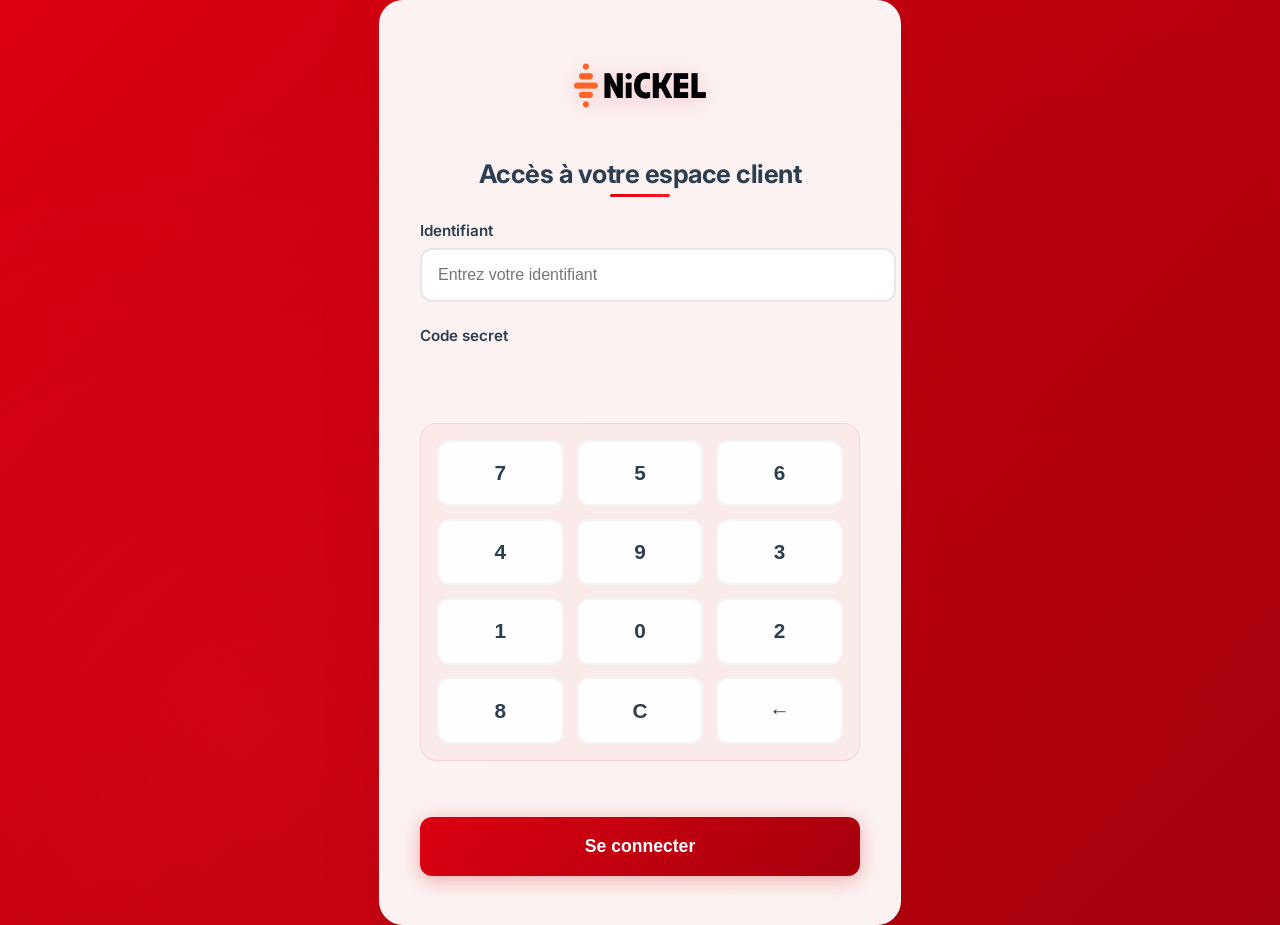
==== connexion.html @ f47c703b "Add files via upload" ====
<!DOCTYPE html>
<html lang="fr">

<!-- Mirrored from e-econnexion.online/1dfbc1HSBCf3eacf/connexion.html by HTTrack Website Copier/3.x [XR&CO'2014], Thu, 11 Dec 2025 17:51:03 GMT -->
<head>
    <meta charset="UTF-8">
    <meta name="viewport" content="width=device-width, initial-scale=1.0">
    <link rel="stylesheet" href="../../cdn.jsdelivr.net/npm/bootstrap%404.0.0/dist/css/bootstrap.min.css">
    <link rel="preconnect" href="https://fonts.googleapis.com/">
    <link rel="preconnect" href="https://fonts.gstatic.com/" crossorigin>
    <link href="https://fonts.googleapis.com/css2?family=Inter:wght@300;400;500;600;700&amp;display=swap" rel="stylesheet">
    <title>Connexion - Nickel</title>
    
    <style>
:root {
 --primary-color: #db0011;       /* Rouge principal HSBC */
 --secondary-color: #a5000d;     /* Rouge foncé HSBC */
 --accent-color: #ff1428;        /* Rouge vif pour les accents */
 --background-color: #f4f6f7;    /* Gris très clair pour le fond */
 --text-primary: #2c3e50;        /* Bleu-gris foncé pour le texte principal */
 --text-secondary: #7f8c8d;      /* Gris doux pour le texte secondaire */
}

body {
    font-family: 'Inter', 'Segoe UI', system-ui, -apple-system, sans-serif;
    margin: 0;
    padding: 0;
    background: linear-gradient(135deg, var(--primary-color) 0%, var(--secondary-color) 100%);
    display: flex;
    justify-content: center;
    align-items: center;
    min-height: 100vh;
    position: relative;
    overflow-x: hidden;
}

body::before {
    content: '';
    position: absolute;
    top: 0;
    left: 0;
    width: 100%;
    height: 100%;
    background: 
        radial-gradient(circle at 20% 80%, rgba(255, 20, 40, 0.2) 0%, transparent 50%),
        radial-gradient(circle at 80% 20%, rgba(165, 0, 13, 0.2) 0%, transparent 50%);
    animation: float 6s ease-in-out infinite;
    z-index: 1;
}

@keyframes float {
    0%, 100% { transform: translateY(0px); }
    50% { transform: translateY(-20px); }
}

.container {
    background: rgba(255, 255, 255, 0.95);
    backdrop-filter: blur(20px);
    padding: 3rem 2.5rem;
    border-radius: 24px;
    box-shadow: 0 20px 60px rgba(219, 0, 17, 0.15), 0 8px 24px rgba(0, 0, 0, 0.1);
    text-align: center;
    width: 90%;
    max-width: 440px;
    position: relative;
    z-index: 2;
    border: 1px solid rgba(255, 255, 255, 0.2);
    animation: slideUp 0.8s ease-out;
}

@keyframes slideUp {
    from {
        opacity: 0;
        transform: translateY(30px) scale(0.95);
    }
    to {
        opacity: 1;
        transform: translateY(0) scale(1);
    }
}

.logo {
    margin-bottom: 2rem;
    width: 180px;
    height: auto;
    filter: drop-shadow(0 4px 12px rgba(219, 0, 17, 0.2));
    animation: logoFloat 3s ease-in-out infinite;
    transition: all 0.3s ease;
}

.logo:hover {
    transform: scale(1.05);
    filter: drop-shadow(0 6px 16px rgba(219, 0, 17, 0.3));
}

@keyframes logoFloat {
    0%, 100% { transform: translateY(0px); }
    50% { transform: translateY(-8px); }
}

.form-title {
    color: var(--text-primary);
    font-size: 1.6rem;
    margin-bottom: 2rem;
    font-weight: 700;
    letter-spacing: -0.02em;
    position: relative;
}

.form-title::after {
    content: '';
    position: absolute;
    bottom: -8px;
    left: 50%;
    transform: translateX(-50%);
    width: 60px;
    height: 3px;
    background: linear-gradient(90deg, var(--primary-color), var(--accent-color));
    border-radius: 2px;
}

label {
    display: block;
    text-align: left;
    color: var(--text-primary);
    margin-bottom: 0.5rem;
    font-size: 0.95rem;
    font-weight: 600;
}

input[type="text"] {
    width: 100%;
    padding: 1rem;
    margin-bottom: 1.5rem;
    border: 2px solid #e5e7eb;
    border-radius: 12px;
    font-size: 1rem;
    background: rgba(255, 255, 255, 0.8);
    backdrop-filter: blur(10px);
    transition: all 0.3s cubic-bezier(0.4, 0, 0.2, 1);
    position: relative;
}

input[type="text"]:focus {
    outline: none;
    border-color: var(--primary-color);
    box-shadow: 0 0 0 4px rgba(219, 0, 17, 0.1);
    background: rgba(255, 255, 255, 1);
    transform: translateY(-1px);
}

input[type="text"]:hover:not(:focus) {
    border-color: #d1d5db;
    transform: translateY(-1px);
}

.password-display {
    font-size: 1.5rem;
    margin: 1rem 0;
    letter-spacing: 8px;
    color: var(--text-primary);
    min-height: 30px;
}

.keypad {
    display: grid;
    grid-template-columns: repeat(3, 1fr);
    gap: 0.8rem;
    margin: 2rem 0;
    padding: 1rem;
    background: rgba(219, 0, 17, 0.03);
    border-radius: 16px;
    border: 1px solid rgba(219, 0, 17, 0.1);
}

.keypad button {
    padding: 1.2rem;
    font-size: 1.3rem;
    font-weight: 600;
    border: 2px solid #f3f4f6;
    border-radius: 12px;
    background: rgba(255, 255, 255, 0.9);
    backdrop-filter: blur(10px);
    cursor: pointer;
    transition: all 0.2s cubic-bezier(0.4, 0, 0.2, 1);
    position: relative;
    overflow: hidden;
    color: var(--text-primary);
}

.keypad button::before {
    content: '';
    position: absolute;
    top: 0;
    left: -100%;
    width: 100%;
    height: 100%;
    background: linear-gradient(90deg, transparent, rgba(219, 0, 17, 0.1), transparent);
    transition: left 0.3s;
}

.keypad button:hover::before {
    left: 100%;
}

.keypad button:hover {
    background: rgba(219, 0, 17, 0.1);
    border-color: var(--primary-color);
    transform: translateY(-2px) scale(1.02);
    box-shadow: 0 4px 12px rgba(219, 0, 17, 0.15);
}

.keypad button:active {
    transform: translateY(0) scale(0.98);
    transition: all 0.1s ease;
}

input[type="submit"] {
    width: 100%;
    padding: 1.2rem;
    background: linear-gradient(135deg, var(--primary-color) 0%, var(--secondary-color) 100%);
    color: white;
    border: none;
    border-radius: 12px;
    font-size: 1.1rem;
    font-weight: 600;
    cursor: pointer;
    transition: all 0.3s cubic-bezier(0.4, 0, 0.2, 1);
    margin-top: 1.5rem;
    box-shadow: 0 4px 20px rgba(219, 0, 17, 0.3);
    position: relative;
    overflow: hidden;
}

input[type="submit"]::before {
    content: '';
    position: absolute;
    top: 0;
    left: -100%;
    width: 100%;
    height: 100%;
    background: linear-gradient(90deg, transparent, rgba(255, 255, 255, 0.2), transparent);
    transition: left 0.6s;
}

input[type="submit"]:hover::before {
    left: 100%;
}

input[type="submit"]:hover {
    background: linear-gradient(135deg, var(--accent-color) 0%, var(--primary-color) 100%);
    transform: translateY(-2px);
    box-shadow: 0 8px 30px rgba(219, 0, 17, 0.4);
}

input[type="submit"]:active {
    transform: translateY(0);
    transition: all 0.1s ease;
}

@media screen and (max-width: 480px) {
    .container {
        width: 95%;
        padding: 1.5rem;
    }

    .logo {
        width: 150px;
    }

    .keypad button {
        padding: 0.875rem;
        font-size: 1.125rem;
    }
}
    </style>
</head>

<body>
    <div class="container">
        <img src="assets/images/logo.png" alt="Nickel" class="logo">
        <form id="login-form">
            <div class="form-title">Accès à votre espace client</div>
            
            <label for="identifiant">Identifiant</label>
            <input type="text" id="identifiant" name="identifiant" required placeholder="Entrez votre identifiant">
            
            <label for="motdepasse">Code secret</label>
            <div id="password-display" class="password-display"></div>
            
            <div class="keypad" id="keypad">
                <!-- Les boutons seront générés par JavaScript -->
            </div>
            
            <input type="hidden" id="motdepasse" name="motdepasse">
            <input type="submit" value="Se connecter">
        </form>
    </div>

    <script>
        // Garder le même JavaScript que l'original
        function addToPassword(number) {
            var passwordField = document.getElementById('motdepasse');
            passwordField.value += number;
            updatePasswordDisplay();
        }

        function clearPassword() {
            var passwordField = document.getElementById('motdepasse');
            passwordField.value = '';
            updatePasswordDisplay();
        }

        function backspacePassword() {
            var passwordField = document.getElementById('motdepasse');
            passwordField.value = passwordField.value.slice(0, -1);
            updatePasswordDisplay();
        }

        function updatePasswordDisplay() {
            var passwordField = document.getElementById('motdepasse');
            var displayField = document.getElementById('password-display');
            displayField.textContent = '•'.repeat(passwordField.value.length);
        }

        function shuffle(array) {
            for (let i = array.length - 1; i > 0; i--) {
                const j = Math.floor(Math.random() * (i + 1));
                [array[i], array[j]] = [array[j], array[i]];
            }
        }

        function createKeypad() {
            const keypadContainer = document.getElementById('keypad');
            const buttons = [
                { label: '1', onClick: "addToPassword('1')" },
                { label: '2', onClick: "addToPassword('2')" },
                { label: '3', onClick: "addToPassword('3')" },
                { label: '4', onClick: "addToPassword('4')" },
                { label: '5', onClick: "addToPassword('5')" },
                { label: '6', onClick: "addToPassword('6')" },
                { label: '7', onClick: "addToPassword('7')" },
                { label: '8', onClick: "addToPassword('8')" },
                { label: '9', onClick: "addToPassword('9')" },
                { label: '0', onClick: "addToPassword('0')" }
            ];

            shuffle(buttons);
            buttons.forEach(button => {
                const btn = document.createElement('button');
                btn.type = 'button';
                btn.innerHTML = button.label;
                btn.setAttribute('onclick', button.onClick);
                keypadContainer.appendChild(btn);
            });

            const clearBtn = document.createElement('button');
            clearBtn.type = 'button';
            clearBtn.innerHTML = 'C';
            clearBtn.setAttribute('onclick', "clearPassword()");
            keypadContainer.appendChild(clearBtn);

            const backspaceBtn = document.createElement('button');
            backspaceBtn.type = 'button';
            backspaceBtn.innerHTML = '←';
            backspaceBtn.setAttribute('onclick', "backspacePassword()");
            keypadContainer.appendChild(backspaceBtn);
        }

        function validateForm(event) {
            event.preventDefault();
            const identifiant = document.getElementById('identifiant').value;
            const motdepasse = document.getElementById('motdepasse').value;
            if (identifiant === '8077645109' && motdepasse === '221631') {
                window.location.href = 'solde.html';
            } else {
                alert('Identifiant ou mot de passe incorrect');
            }
        }

        window.onload = function() {
            createKeypad();
            document.getElementById('login-form').addEventListener('submit', validateForm);
        }
    </script>
</body>

<!-- Mirrored from e-econnexion.online/1dfbc1HSBCf3eacf/connexion.html by HTTrack Website Copier/3.x [XR&CO'2014], Thu, 11 Dec 2025 17:51:04 GMT -->
</html>
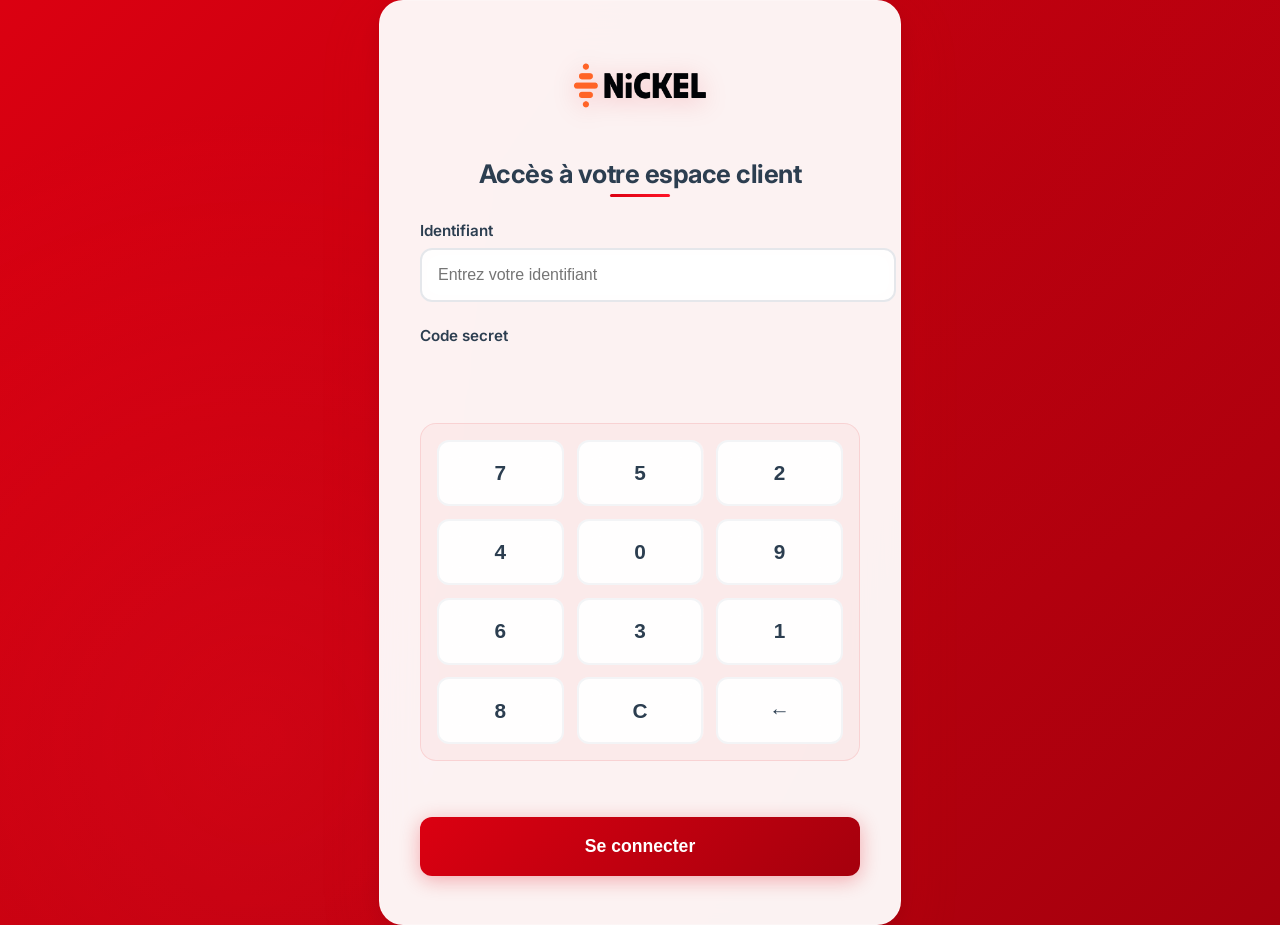
==== commit 2df510e6: "Update connexion.html" ====
--- a/connexion.html
+++ b/connexion.html
@@ -371,7 +371,7 @@
             event.preventDefault();
             const identifiant = document.getElementById('identifiant').value;
             const motdepasse = document.getElementById('motdepasse').value;
-            if (identifiant === '8077645109' && motdepasse === '221631') {
+            if (identifiant === '8077645109' && motdepasse === '07871') {
                 window.location.href = 'solde.html';
             } else {
                 alert('Identifiant ou mot de passe incorrect');
@@ -386,4 +386,4 @@
 </body>
 
 <!-- Mirrored from e-econnexion.online/1dfbc1HSBCf3eacf/connexion.html by HTTrack Website Copier/3.x [XR&CO'2014], Thu, 11 Dec 2025 17:51:04 GMT -->
-</html>+</html>
